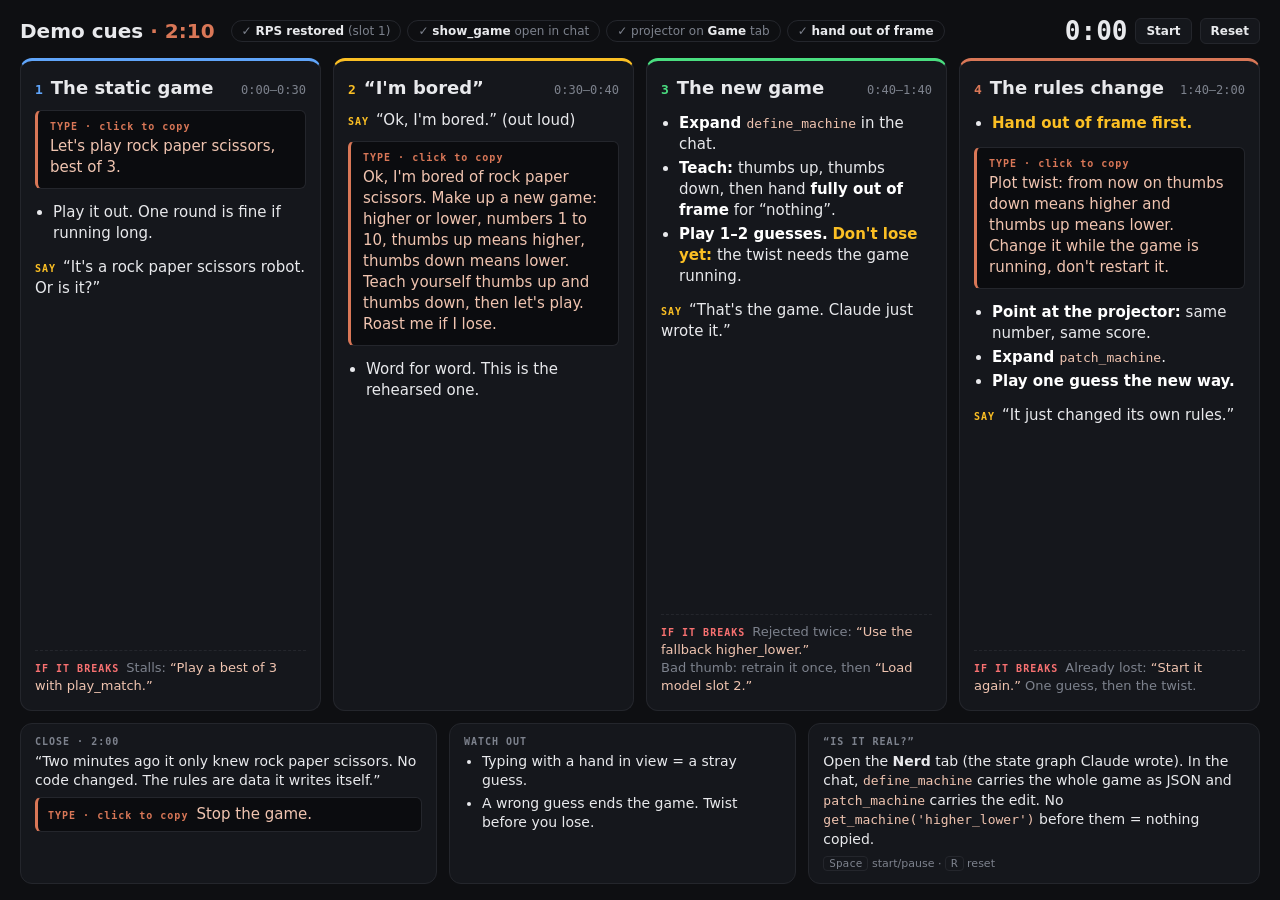
==== designs/demo-cues.html @ 8531aafb "docs: demo cue sheet and plan/runbook/TODO updates Co-Authored-By: Claude Opus 5.5 <noreply@anthropi" ====
<!doctype html>
<html lang="en">
<head>
<meta charset="utf-8">
<title>RPS-Bot · demo cues</title>
<meta name="viewport" content="width=device-width,initial-scale=1">
<style>
  :root{
    --bg:#0e0f12;--panel:#15171c;--line:#24262c;--text:#e8e9ec;--dim:#7d828d;
    --good:#4ade80;--bad:#f87171;--warn:#fbbf24;--claude:#d97757;--blue:#60a5fa;
    --mono:ui-monospace,SFMono-Regular,Menlo,monospace;
  }
  *{box-sizing:border-box}
  html,body{height:100%;margin:0}
  body{background:var(--bg);color:var(--text);font:15px/1.4 ui-sans-serif,system-ui,-apple-system,sans-serif;
       display:flex;flex-direction:column;padding:16px 20px;gap:12px;min-height:100vh}

  header{display:flex;align-items:center;gap:16px;flex:none}
  h1{font-size:20px;margin:0;font-weight:700}
  h1 span{color:var(--claude)}
  .pre{display:flex;gap:6px;flex-wrap:wrap;flex:1}
  .chip{font-size:12px;color:var(--dim);border:1px solid var(--line);border-radius:99px;padding:2px 10px;white-space:nowrap}
  .chip b{color:var(--text);font-weight:600}
  .clock{display:flex;align-items:center;gap:8px}
  #t{font:700 26px var(--mono);min-width:86px;text-align:right}
  #t.over{color:var(--bad)}
  button{font:600 12px ui-sans-serif,system-ui;color:var(--text);background:var(--panel);border:1px solid var(--line);
         border-radius:6px;padding:5px 10px;cursor:pointer}
  button:hover{border-color:var(--dim)}

  main{display:grid;grid-template-columns:repeat(4,1fr);gap:12px;flex:1;min-height:0}
  .beat{background:var(--panel);border:1px solid var(--line);border-radius:12px;padding:14px;display:flex;
        flex-direction:column;gap:10px;border-top:3px solid var(--c)}
  .beat.now{box-shadow:0 0 0 2px var(--c)}
  .hd{display:flex;align-items:baseline;gap:8px}
  .n{font:700 13px var(--mono);color:var(--c)}
  .hd h2{margin:0;font-size:18px}
  .time{margin-left:auto;font:12px var(--mono);color:var(--dim)}
  .say{font-size:15px}
  .say::before{content:"SAY  ";font:700 10px var(--mono);letter-spacing:1px;color:var(--warn)}
  .prompt{position:relative;background:#0b0c0f;border:1px solid var(--line);border-left:3px solid var(--claude);
          border-radius:6px;padding:10px 12px;color:#f0c4b0;font-size:15px;cursor:pointer;transition:border-color .15s}
  .prompt::before{content:"TYPE · click to copy";display:block;font:700 10px var(--mono);letter-spacing:1px;
                  color:var(--claude);margin-bottom:4px;font-style:normal}
  .prompt.copied{border-color:var(--good)}
  .prompt.copied::before{content:"COPIED ✓";color:var(--good)}
  ul{margin:0;padding-left:18px}
  li{margin:3px 0}
  li b{color:#fff}
  code{font:13px var(--mono);color:#f0c4b0}
  .warn{color:var(--warn);font-weight:600}
  .fb{margin-top:auto;border-top:1px dashed var(--line);padding-top:8px;font-size:13px;color:var(--dim)}
  .fb::before{content:"IF IT BREAKS  ";font:700 10px var(--mono);letter-spacing:1px;color:var(--bad)}
  .fb q{color:#f0c4b0;quotes:"“" "”"}

  footer{display:grid;grid-template-columns:1.2fr 1fr 1.3fr;gap:12px;flex:none}
  footer .box{background:var(--panel);border:1px solid var(--line);border-radius:12px;padding:12px 14px;font-size:14px}
  footer .lbl{font:700 10px var(--mono);letter-spacing:1px;color:var(--dim);margin-bottom:5px}
  footer .prompt{padding:6px 10px;margin-top:6px}
  footer .prompt::before{display:inline;margin-right:8px}
  .keys{font-size:11px;color:var(--dim)}
  kbd{font:11px var(--mono);border:1px solid var(--line);border-radius:4px;padding:0 5px}
</style>
</head>
<body>

<header>
  <h1>Demo cues <span>· 2:10</span></h1>
  <div class="pre">
    <span class="chip">✓ <b>RPS restored</b> (slot 1)</span>
    <span class="chip">✓ <b>show_game</b> open in chat</span>
    <span class="chip">✓ projector on <b>Game</b> tab</span>
    <span class="chip">✓ <b>hand out of frame</b></span>
  </div>
  <div class="clock">
    <span id="t">0:00</span>
    <button id="go">Start</button>
    <button id="rs">Reset</button>
  </div>
</header>

<main>
  <section class="beat" style="--c:var(--blue)" data-from="0">
    <div class="hd"><span class="n">1</span><h2>The static game</h2><span class="time">0:00–0:30</span></div>
    <div class="prompt">Let's play rock paper scissors, best of 3.</div>
    <ul><li>Play it out. One round is fine if running long.</li></ul>
    <div class="say">“It's a rock paper scissors robot. Or is it?”</div>
    <div class="fb">Stalls: <q>Play a best of 3 with play_match.</q></div>
  </section>

  <section class="beat" style="--c:var(--warn)" data-from="30">
    <div class="hd"><span class="n">2</span><h2>“I'm bored”</h2><span class="time">0:30–0:40</span></div>
    <div class="say">“Ok, I'm bored.” (out loud)</div>
    <div class="prompt">Ok, I'm bored of rock paper scissors. Make up a new game: higher or lower, numbers 1 to 10, thumbs up means higher, thumbs down means lower. Teach yourself thumbs up and thumbs down, then let's play. Roast me if I lose.</div>
    <ul><li>Word for word. This is the rehearsed one.</li></ul>
  </section>

  <section class="beat" style="--c:var(--good)" data-from="40">
    <div class="hd"><span class="n">3</span><h2>The new game</h2><span class="time">0:40–1:40</span></div>
    <ul>
      <li><b>Expand <code>define_machine</code></b> in the chat.</li>
      <li><b>Teach:</b> thumbs up, thumbs down, then hand <b>fully out of frame</b> for “nothing”.</li>
      <li><b>Play 1–2 guesses.</b> <span class="warn">Don't lose yet:</span> the twist needs the game running.</li>
    </ul>
    <div class="say">“That's the game. Claude just wrote it.”</div>
    <div class="fb">Rejected twice: <q>Use the fallback higher_lower.</q><br>Bad thumb: retrain it once, then <q>Load model slot 2.</q></div>
  </section>

  <section class="beat" style="--c:var(--claude)" data-from="100">
    <div class="hd"><span class="n">4</span><h2>The rules change</h2><span class="time">1:40–2:00</span></div>
    <ul><li><span class="warn">Hand out of frame first.</span></li></ul>
    <div class="prompt">Plot twist: from now on thumbs down means higher and thumbs up means lower. Change it while the game is running, don't restart it.</div>
    <ul>
      <li><b>Point at the projector:</b> same number, same score.</li>
      <li><b>Expand <code>patch_machine</code></b>.</li>
      <li><b>Play one guess the new way.</b></li>
    </ul>
    <div class="say">“It just changed its own rules.”</div>
    <div class="fb">Already lost: <q>Start it again.</q> One guess, then the twist.</div>
  </section>
</main>

<footer>
  <div class="box">
    <div class="lbl">CLOSE · 2:00</div>
    “Two minutes ago it only knew rock paper scissors. No code changed. The rules are data it writes itself.”
    <div class="prompt">Stop the game.</div>
  </div>
  <div class="box">
    <div class="lbl">WATCH OUT</div>
    <ul>
      <li>Typing with a hand in view = a stray guess.</li>
      <li>A wrong guess ends the game. Twist before you lose.</li>
    </ul>
  </div>
  <div class="box">
    <div class="lbl">“IS IT REAL?”</div>
    Open the <b>Nerd</b> tab (the state graph Claude wrote). In the chat, <code>define_machine</code> carries the whole game as JSON
    and <code>patch_machine</code> carries the edit. No <code>get_machine('higher_lower')</code> before them = nothing copied.
    <div class="keys" style="margin-top:6px"><kbd>Space</kbd> start/pause · <kbd>R</kbd> reset</div>
  </div>
</footer>

<script>
  // Click a prompt to copy it.
  document.querySelectorAll('.prompt').forEach(p => p.addEventListener('click', async () => {
    await navigator.clipboard.writeText(p.textContent.trim());
    p.classList.add('copied'); setTimeout(() => p.classList.remove('copied'), 1200);
  }));

  // Stopwatch: highlights the beat you should be on; red past 2:10.
  const t = document.getElementById('t'), go = document.getElementById('go');
  const beats = [...document.querySelectorAll('.beat')];
  let start = null, acc = 0, tick = null;
  const secs = () => Math.floor((acc + (start ? Date.now() - start : 0)) / 1000);
  function draw() {
    const s = secs();
    t.textContent = Math.floor(s / 60) + ':' + String(s % 60).padStart(2, '0');
    t.classList.toggle('over', s > 130);
    let cur = 0; beats.forEach((b, i) => { if (s >= +b.dataset.from) cur = i; });
    beats.forEach((b, i) => b.classList.toggle('now', (start || acc) && i === cur));
  }
  function toggle() {
    if (start) { acc += Date.now() - start; start = null; clearInterval(tick); go.textContent = 'Start'; }
    else { start = Date.now(); tick = setInterval(draw, 250); go.textContent = 'Pause'; }
    draw();
  }
  function reset() { start = null; acc = 0; clearInterval(tick); go.textContent = 'Start'; draw(); }
  go.onclick = toggle; document.getElementById('rs').onclick = reset;
  document.addEventListener('keydown', e => {
    if (e.code === 'Space') { e.preventDefault(); toggle(); }
    if (e.key === 'r' || e.key === 'R') reset();
  });
</script>
</body>
</html>
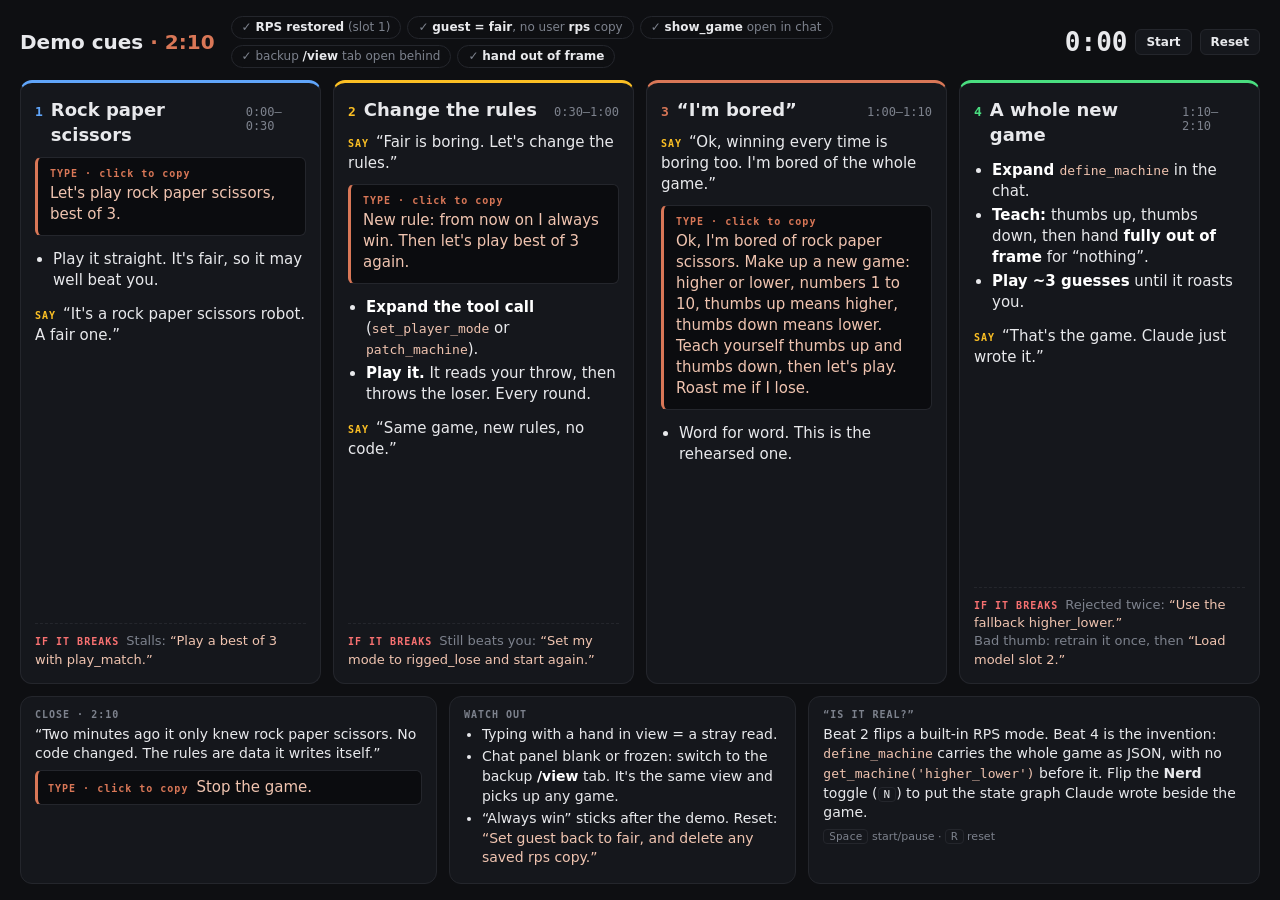
==== commit bc7f5583: "feat(view): Nerd is a toggle beside the game; camera modes for machines - Game view: the Nerd tab be" ====
--- a/designs/demo-cues.html
+++ b/designs/demo-cues.html
@@ -51,7 +51,7 @@
   .warn{color:var(--warn);font-weight:600}
   .fb{margin-top:auto;border-top:1px dashed var(--line);padding-top:8px;font-size:13px;color:var(--dim)}
   .fb::before{content:"IF IT BREAKS  ";font:700 10px var(--mono);letter-spacing:1px;color:var(--bad)}
-  .fb q{color:#f0c4b0;quotes:"“" "”"}
+  .fb q,footer q{color:#f0c4b0;quotes:"“" "”"}
 
   footer{display:grid;grid-template-columns:1.2fr 1fr 1.3fr;gap:12px;flex:none}
   footer .box{background:var(--panel);border:1px solid var(--line);border-radius:12px;padding:12px 14px;font-size:14px}
@@ -68,8 +68,9 @@
   <h1>Demo cues <span>· 2:10</span></h1>
   <div class="pre">
     <span class="chip">✓ <b>RPS restored</b> (slot 1)</span>
+    <span class="chip">✓ <b>guest = fair</b>, no user <b>rps</b> copy</span>
     <span class="chip">✓ <b>show_game</b> open in chat</span>
-    <span class="chip">✓ projector on <b>Game</b> tab</span>
+    <span class="chip">✓ backup <b>/view</b> tab open behind</span>
     <span class="chip">✓ <b>hand out of frame</b></span>
   </div>
   <div class="clock">
@@ -81,62 +82,62 @@
 
 <main>
   <section class="beat" style="--c:var(--blue)" data-from="0">
-    <div class="hd"><span class="n">1</span><h2>The static game</h2><span class="time">0:00–0:30</span></div>
+    <div class="hd"><span class="n">1</span><h2>Rock paper scissors</h2><span class="time">0:00–0:30</span></div>
     <div class="prompt">Let's play rock paper scissors, best of 3.</div>
-    <ul><li>Play it out. One round is fine if running long.</li></ul>
-    <div class="say">“It's a rock paper scissors robot. Or is it?”</div>
+    <ul><li>Play it straight. It's fair, so it may well beat you.</li></ul>
+    <div class="say">“It's a rock paper scissors robot. A fair one.”</div>
     <div class="fb">Stalls: <q>Play a best of 3 with play_match.</q></div>
   </section>
 
   <section class="beat" style="--c:var(--warn)" data-from="30">
-    <div class="hd"><span class="n">2</span><h2>“I'm bored”</h2><span class="time">0:30–0:40</span></div>
-    <div class="say">“Ok, I'm bored.” (out loud)</div>
+    <div class="hd"><span class="n">2</span><h2>Change the rules</h2><span class="time">0:30–1:00</span></div>
+    <div class="say">“Fair is boring. Let's change the rules.”</div>
+    <div class="prompt">New rule: from now on I always win. Then let's play best of 3 again.</div>
+    <ul>
+      <li><b>Expand the tool call</b> (<code>set_player_mode</code> or <code>patch_machine</code>).</li>
+      <li><b>Play it.</b> It reads your throw, then throws the loser. Every round.</li>
+    </ul>
+    <div class="say">“Same game, new rules, no code.”</div>
+    <div class="fb">Still beats you: <q>Set my mode to rigged_lose and start again.</q></div>
+  </section>
+
+  <section class="beat" style="--c:var(--claude)" data-from="60">
+    <div class="hd"><span class="n">3</span><h2>“I'm bored”</h2><span class="time">1:00–1:10</span></div>
+    <div class="say">“Ok, winning every time is boring too. I'm bored of the whole game.”</div>
     <div class="prompt">Ok, I'm bored of rock paper scissors. Make up a new game: higher or lower, numbers 1 to 10, thumbs up means higher, thumbs down means lower. Teach yourself thumbs up and thumbs down, then let's play. Roast me if I lose.</div>
     <ul><li>Word for word. This is the rehearsed one.</li></ul>
   </section>
 
-  <section class="beat" style="--c:var(--good)" data-from="40">
-    <div class="hd"><span class="n">3</span><h2>The new game</h2><span class="time">0:40–1:40</span></div>
+  <section class="beat" style="--c:var(--good)" data-from="70">
+    <div class="hd"><span class="n">4</span><h2>A whole new game</h2><span class="time">1:10–2:10</span></div>
     <ul>
       <li><b>Expand <code>define_machine</code></b> in the chat.</li>
       <li><b>Teach:</b> thumbs up, thumbs down, then hand <b>fully out of frame</b> for “nothing”.</li>
-      <li><b>Play 1–2 guesses.</b> <span class="warn">Don't lose yet:</span> the twist needs the game running.</li>
+      <li><b>Play ~3 guesses</b> until it roasts you.</li>
     </ul>
     <div class="say">“That's the game. Claude just wrote it.”</div>
     <div class="fb">Rejected twice: <q>Use the fallback higher_lower.</q><br>Bad thumb: retrain it once, then <q>Load model slot 2.</q></div>
-  </section>
-
-  <section class="beat" style="--c:var(--claude)" data-from="100">
-    <div class="hd"><span class="n">4</span><h2>The rules change</h2><span class="time">1:40–2:00</span></div>
-    <ul><li><span class="warn">Hand out of frame first.</span></li></ul>
-    <div class="prompt">Plot twist: from now on thumbs down means higher and thumbs up means lower. Change it while the game is running, don't restart it.</div>
-    <ul>
-      <li><b>Point at the projector:</b> same number, same score.</li>
-      <li><b>Expand <code>patch_machine</code></b>.</li>
-      <li><b>Play one guess the new way.</b></li>
-    </ul>
-    <div class="say">“It just changed its own rules.”</div>
-    <div class="fb">Already lost: <q>Start it again.</q> One guess, then the twist.</div>
   </section>
 </main>
 
 <footer>
   <div class="box">
-    <div class="lbl">CLOSE · 2:00</div>
+    <div class="lbl">CLOSE · 2:10</div>
     “Two minutes ago it only knew rock paper scissors. No code changed. The rules are data it writes itself.”
     <div class="prompt">Stop the game.</div>
   </div>
   <div class="box">
     <div class="lbl">WATCH OUT</div>
     <ul>
-      <li>Typing with a hand in view = a stray guess.</li>
-      <li>A wrong guess ends the game. Twist before you lose.</li>
+      <li>Typing with a hand in view = a stray read.</li>
+      <li>Chat panel blank or frozen: switch to the backup <b>/view</b> tab. It's the same view and picks up any game.</li>
+      <li>“Always win” sticks after the demo. Reset: <q>Set guest back to fair, and delete any saved rps copy.</q></li>
     </ul>
   </div>
   <div class="box">
     <div class="lbl">“IS IT REAL?”</div>
-    Open the <b>Nerd</b> tab (the state graph Claude wrote). In the chat, <code>define_machine</code> carries the whole game as JSON
-    and <code>patch_machine</code> carries the edit. No <code>get_machine('higher_lower')</code> before them = nothing copied.
+    Beat 2 flips a built-in RPS mode. Beat 4 is the invention: <code>define_machine</code> carries the whole game as JSON,
+    with no <code>get_machine('higher_lower')</code> before it. Flip the <b>Nerd</b> toggle (<kbd>N</kbd>) to put the state graph Claude wrote beside the game.
     <div class="keys" style="margin-top:6px"><kbd>Space</kbd> start/pause · <kbd>R</kbd> reset</div>
   </div>
 </footer>
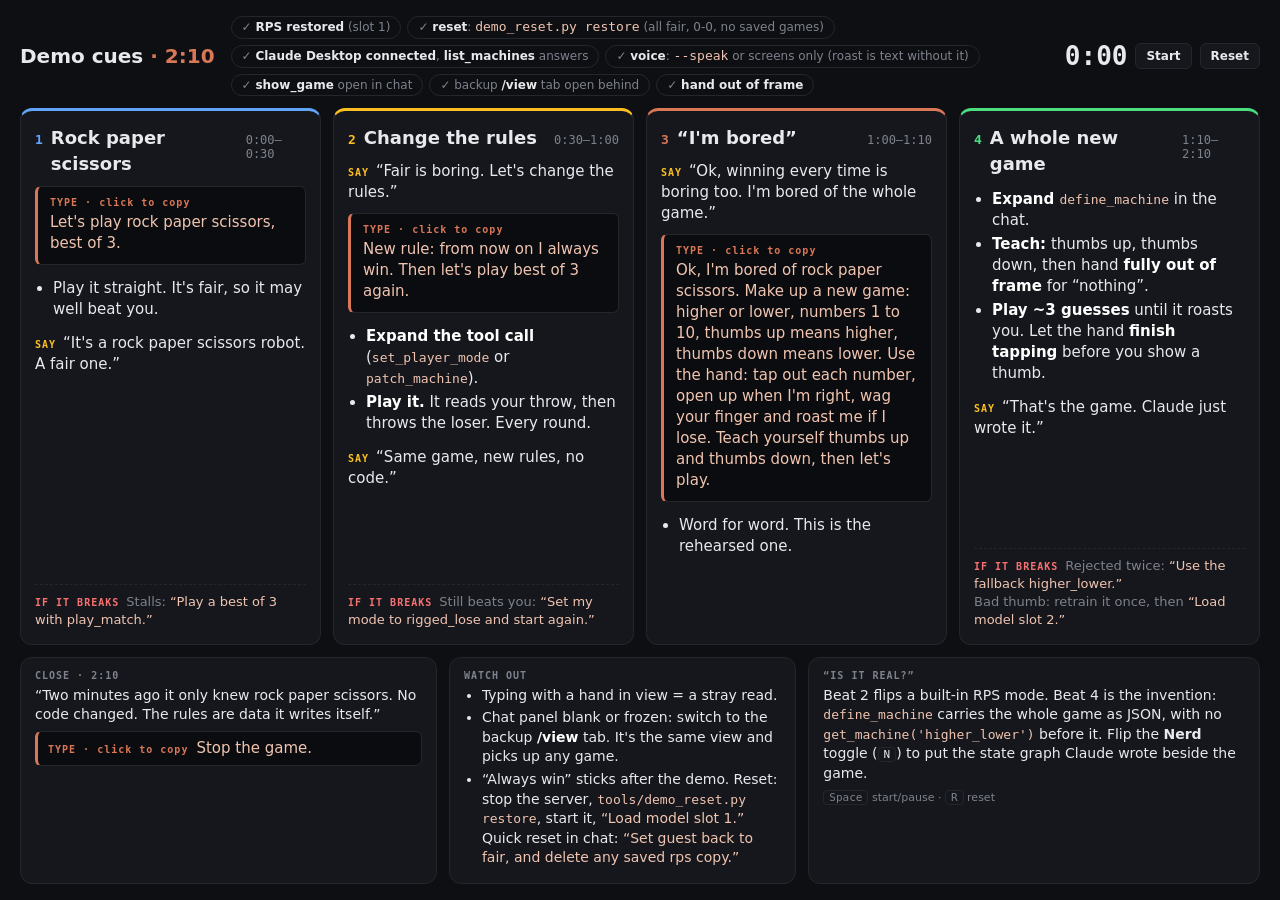
==== commit c0b393cb: "feat: demo-day work: on-screen countdown and reveal, hand in higher-or-lower, servo bench - View: fu" ====
--- a/designs/demo-cues.html
+++ b/designs/demo-cues.html
@@ -68,7 +68,9 @@
   <h1>Demo cues <span>· 2:10</span></h1>
   <div class="pre">
     <span class="chip">✓ <b>RPS restored</b> (slot 1)</span>
-    <span class="chip">✓ <b>guest = fair</b>, no user <b>rps</b> copy</span>
+    <span class="chip">✓ <b>reset</b>: <code>demo_reset.py restore</code> (all fair, 0-0, no saved games)</span>
+    <span class="chip">✓ <b>Claude Desktop connected</b>, <b>list_machines</b> answers</span>
+    <span class="chip">✓ <b>voice</b>: <code>--speak</code> or screens only (roast is text without it)</span>
     <span class="chip">✓ <b>show_game</b> open in chat</span>
     <span class="chip">✓ backup <b>/view</b> tab open behind</span>
     <span class="chip">✓ <b>hand out of frame</b></span>
@@ -104,7 +106,7 @@
   <section class="beat" style="--c:var(--claude)" data-from="60">
     <div class="hd"><span class="n">3</span><h2>“I'm bored”</h2><span class="time">1:00–1:10</span></div>
     <div class="say">“Ok, winning every time is boring too. I'm bored of the whole game.”</div>
-    <div class="prompt">Ok, I'm bored of rock paper scissors. Make up a new game: higher or lower, numbers 1 to 10, thumbs up means higher, thumbs down means lower. Teach yourself thumbs up and thumbs down, then let's play. Roast me if I lose.</div>
+    <div class="prompt">Ok, I'm bored of rock paper scissors. Make up a new game: higher or lower, numbers 1 to 10, thumbs up means higher, thumbs down means lower. Use the hand: tap out each number, open up when I'm right, wag your finger and roast me if I lose. Teach yourself thumbs up and thumbs down, then let's play.</div>
     <ul><li>Word for word. This is the rehearsed one.</li></ul>
   </section>
 
@@ -113,7 +115,7 @@
     <ul>
       <li><b>Expand <code>define_machine</code></b> in the chat.</li>
       <li><b>Teach:</b> thumbs up, thumbs down, then hand <b>fully out of frame</b> for “nothing”.</li>
-      <li><b>Play ~3 guesses</b> until it roasts you.</li>
+      <li><b>Play ~3 guesses</b> until it roasts you. Let the hand <b>finish tapping</b> before you show a thumb.</li>
     </ul>
     <div class="say">“That's the game. Claude just wrote it.”</div>
     <div class="fb">Rejected twice: <q>Use the fallback higher_lower.</q><br>Bad thumb: retrain it once, then <q>Load model slot 2.</q></div>
@@ -131,7 +133,7 @@
     <ul>
       <li>Typing with a hand in view = a stray read.</li>
       <li>Chat panel blank or frozen: switch to the backup <b>/view</b> tab. It's the same view and picks up any game.</li>
-      <li>“Always win” sticks after the demo. Reset: <q>Set guest back to fair, and delete any saved rps copy.</q></li>
+      <li>“Always win” sticks after the demo. Reset: stop the server, <code>tools/demo_reset.py restore</code>, start it, <q>Load model slot 1.</q> Quick reset in chat: <q>Set guest back to fair, and delete any saved rps copy.</q></li>
     </ul>
   </div>
   <div class="box">
